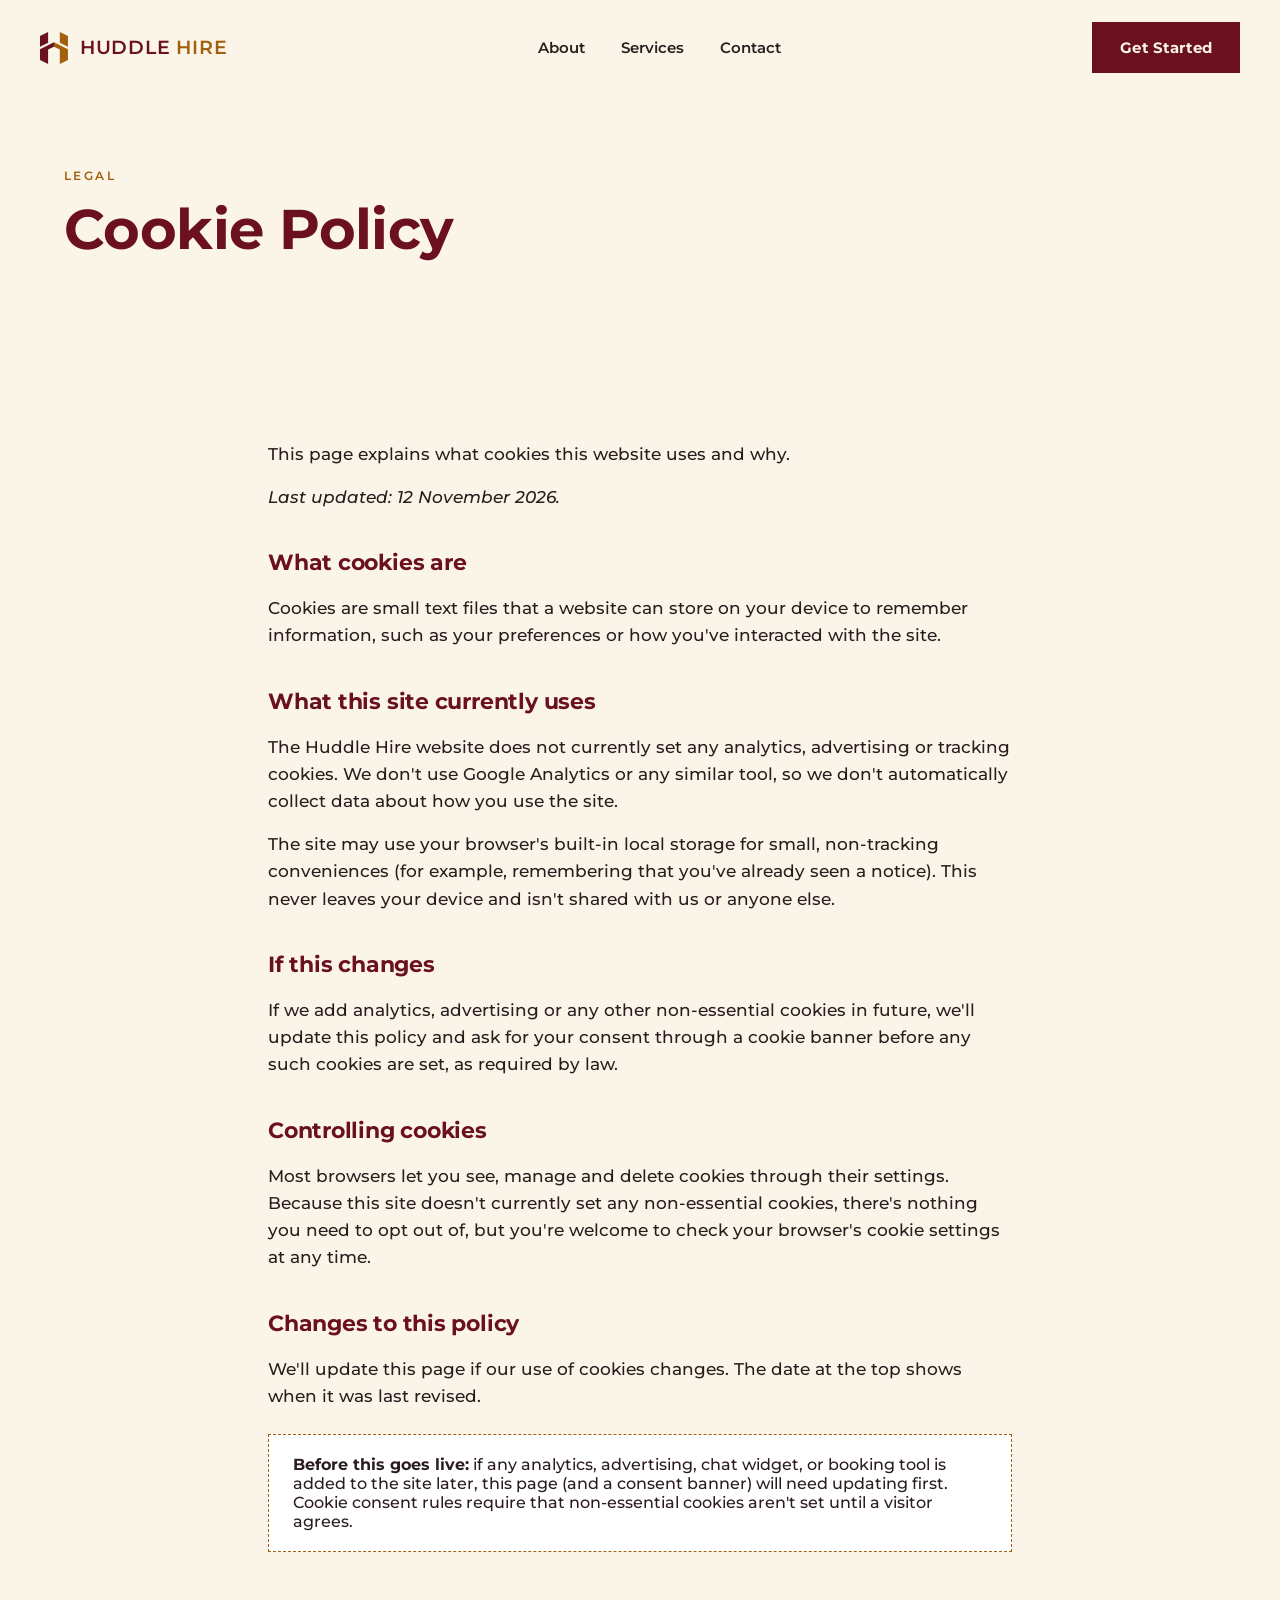
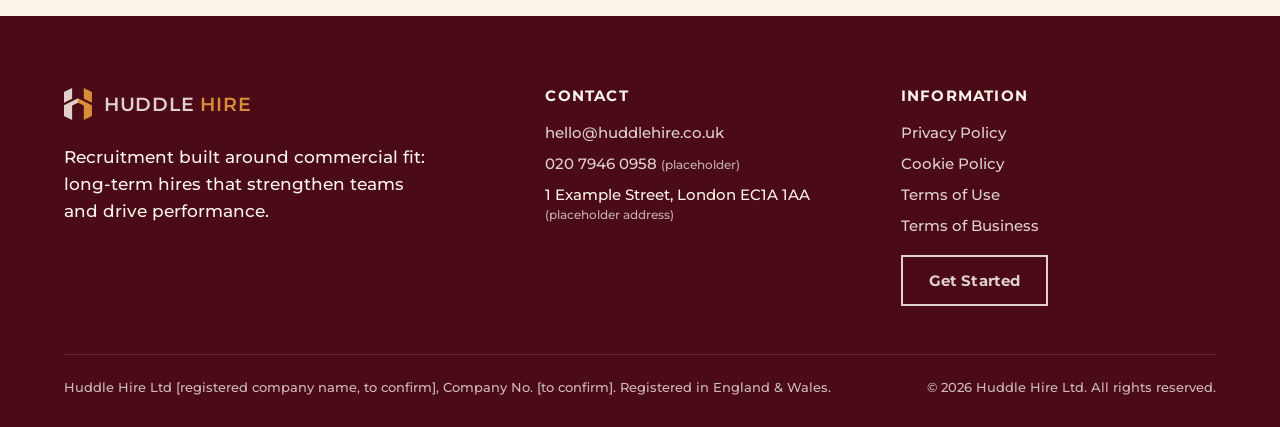
==== cookie-policy.html @ 931cc06e "Initial commit: Huddle Hire marketing site Static HTML/CSS/JS site rebranding Romi Recruitment as Hu" ====
<!doctype html>
<html lang="en-GB">
<head>
  <meta charset="utf-8">
  <meta name="viewport" content="width=device-width, initial-scale=1">
  <title>Cookie Policy | Huddle Hire</title>
  <meta name="description" content="Cookie Policy for Huddle Hire.">
  <meta name="robots" content="noindex">
  <link rel="icon" href="assets/logo/favicon.svg" type="image/svg+xml">
  <link rel="icon" href="assets/logo/png/favicon-32.png" sizes="32x32">
  <link rel="shortcut icon" href="assets/logo/favicon.ico">
  <link rel="apple-touch-icon" href="assets/logo/png/apple-touch-icon-180.png">
  <link rel="manifest" href="site.webmanifest">
  <link rel="stylesheet" href="css/style.css">
</head>
<body>
  <a class="skip-link" href="#main">Skip to content</a>

  <header class="site-header">
    <div class="container site-header__bar">
      <a href="index.html" class="logo" aria-label="Huddle Hire home">
        <svg viewBox="0 0 310 355" aria-hidden="true">
          <polygon points="0,45 90,0 90,120 0,165" fill="var(--hh-maroon)"/>
          <polygon points="0,190 155,112.5 155,162.5 90,195 90,355 0,310" fill="var(--hh-maroon)"/>
          <polygon points="220,0 310,45 310,165 220,120" fill="var(--hh-bronze)"/>
          <polygon points="155,112.5 310,190 310,310 220,355 220,195 155,162.5" fill="var(--hh-bronze)"/>
        </svg>
        <span class="logo__word">HUDDLE <span class="accent">HIRE</span></span>
      </a>
      <nav class="site-nav" aria-label="Primary">
        <a href="about.html">About</a>
        <a href="services.html">Services</a>
        <a href="contact.html">Contact</a>
      </nav>
      <div class="header-actions">
        <a class="btn btn--primary" href="contact.html"><span>Get Started</span></a>
        <button class="menu-toggle" aria-label="Open menu" aria-expanded="false" aria-controls="mobile-nav">
          <span></span><span></span><span></span>
        </button>
      </div>
    </div>
  </header>
  <nav class="mobile-nav" id="mobile-nav" aria-label="Mobile">
    <a href="about.html">About</a>
    <a href="services.html">Services</a>
    <a href="contact.html">Contact</a>
    <a class="btn btn--primary" href="contact.html"><span>Get Started</span></a>
  </nav>

  <main id="main">
    <section class="hero section--tight">
      <div class="container">
        <div class="eyebrow reveal is-visible">Legal</div>
        <h1 class="reveal is-visible" style="max-width:22ch">Cookie Policy</h1>
      </div>
    </section>

    <section class="section section--tight">
      <div class="container legal-body">
        <p class="reveal">This page explains what cookies this website uses and why.</p>
        <p class="reveal"><em>Last updated: 12 November 2026.</em></p>

        <h2 class="reveal">What cookies are</h2>
        <p class="reveal">Cookies are small text files that a website can store on your device to remember information, such as your preferences or how you've interacted with the site.</p>

        <h2 class="reveal">What this site currently uses</h2>
        <p class="reveal">The Huddle Hire website does not currently set any analytics, advertising or tracking cookies. We don't use Google Analytics or any similar tool, so we don't automatically collect data about how you use the site.</p>
        <p class="reveal">The site may use your browser's built-in local storage for small, non-tracking conveniences (for example, remembering that you've already seen a notice). This never leaves your device and isn't shared with us or anyone else.</p>

        <h2 class="reveal">If this changes</h2>
        <p class="reveal">If we add analytics, advertising or any other non-essential cookies in future, we'll update this policy and ask for your consent through a cookie banner before any such cookies are set, as required by law.</p>

        <h2 class="reveal">Controlling cookies</h2>
        <p class="reveal">Most browsers let you see, manage and delete cookies through their settings. Because this site doesn't currently set any non-essential cookies, there's nothing you need to opt out of, but you're welcome to check your browser's cookie settings at any time.</p>

        <h2 class="reveal">Changes to this policy</h2>
        <p class="reveal">We'll update this page if our use of cookies changes. The date at the top shows when it was last revised.</p>

        <div class="tbc-box reveal">
          <strong>Before this goes live:</strong> if any analytics, advertising, chat widget, or booking tool is added to the site later, this page (and a consent banner) will need updating first. Cookie consent rules require that non-essential cookies aren't set until a visitor agrees.
        </div>
      </div>
    </section>
  </main>

  <footer class="site-footer">
    <div class="container">
      <div class="footer-grid">
        <div>
          <a href="index.html" class="logo logo--on-dark" aria-label="Huddle Hire home">
            <svg viewBox="0 0 310 355" aria-hidden="true">
              <polygon points="0,45 90,0 90,120 0,165" fill="var(--hh-ivory)"/>
              <polygon points="0,190 155,112.5 155,162.5 90,195 90,355 0,310" fill="var(--hh-ivory)"/>
              <polygon points="220,0 310,45 310,165 220,120" fill="var(--hh-copper)"/>
              <polygon points="155,112.5 310,190 310,310 220,355 220,195 155,162.5" fill="var(--hh-copper)"/>
            </svg>
            <span class="logo__word">HUDDLE <span class="accent">HIRE</span></span>
          </a>
          <p style="margin-top:20px;max-width:34ch">Recruitment built around commercial fit: long-term hires that strengthen teams and drive performance.</p>
        </div>
        <div>
          <h3>Contact</h3>
          <ul>
            <li><a href="mailto:hello@huddlehire.co.uk">hello@huddlehire.co.uk</a></li>
            <li><a href="tel:+442079460958">020 7946 0958</a> <span style="font-size:12px;opacity:.7">(placeholder)</span></li>
            <li>1 Example Street, London EC1A 1AA<br><span style="font-size:12px;opacity:.7">(placeholder address)</span></li>
          </ul>
        </div>
        <div>
          <h3>Information</h3>
          <ul>
            <li><a href="privacy-policy.html">Privacy Policy</a></li>
            <li><a href="cookie-policy.html">Cookie Policy</a></li>
            <li><a href="terms-of-use.html">Terms of Use</a></li>
            <li><a href="terms-of-business.html">Terms of Business</a></li>
          </ul>
          <a class="btn btn--on-dark-outline" style="margin-top:20px" href="contact.html"><span>Get Started</span></a>
        </div>
      </div>
      <div class="footer-bottom">
        <span>Huddle Hire Ltd [registered company name, to confirm], Company No. [to confirm]. Registered in England &amp; Wales.</span>
        <span>© 2026 Huddle Hire Ltd. All rights reserved.</span>
      </div>
    </div>
  </footer>

  <script src="js/main.js"></script>
</body>
</html>
---- css/style.css ----
@import url("tokens.css");

/* ===== Reset ===== */
*, *::before, *::after { box-sizing: border-box; }
html { scroll-behavior: smooth; }
body {
  margin: 0;
  font-family: var(--hh-font);
  background: var(--hh-ivory);
  color: var(--hh-text);
  font-weight: var(--hh-weight-body);
  -webkit-font-smoothing: antialiased;
}
img, svg { max-width: 100%; display: block; }
a { color: inherit; text-decoration: none; }
ul { margin: 0; padding: 0; list-style: none; }
button { font-family: inherit; }

@media (prefers-reduced-motion: reduce) {
  *, *::before, *::after { animation-duration: 0.001ms !important; animation-iteration-count: 1 !important; transition-duration: 0.001ms !important; scroll-behavior: auto !important; }
}

/* ===== Layout helpers ===== */
.container { max-width: var(--hh-container); margin: 0 auto; padding: 0 24px; }
.section { padding: 96px 0; }
.section--tight { padding: 64px 0; }
.section--maroon {
  background: var(--hh-maroon); color: var(--hh-text-on-dark); position: relative;
  clip-path: polygon(0 28px, 100% 0, 100% calc(100% - 28px), 0 100%);
}
.section--maroon .eyebrow { color: var(--hh-copper); }
.grid { display: grid; gap: 32px; }
@media (min-width: 760px) {
  .grid--2 { grid-template-columns: repeat(2, 1fr); }
  .grid--3 { grid-template-columns: repeat(3, 1fr); }
  .grid--4 { grid-template-columns: repeat(4, 1fr); }
}
.visually-hidden {
  position: absolute; width: 1px; height: 1px; overflow: hidden;
  clip: rect(0 0 0 0); white-space: nowrap;
}
.skip-link {
  position: absolute; left: 0; top: -48px; z-index: 200;
  background: var(--hh-maroon); color: var(--hh-text-on-dark);
  padding: 12px 20px; font-weight: 700; transition: top .2s ease;
}
.skip-link:focus { top: 0; }

/* ===== Focus ===== */
a:focus-visible, button:focus-visible, input:focus-visible, textarea:focus-visible, select:focus-visible {
  outline: 2px solid var(--hh-focus);
  outline-offset: 2px;
}

/* ===== Typography ===== */
.eyebrow {
  font-weight: 600; font-size: 12px; letter-spacing: 0.2em; text-transform: uppercase;
  color: var(--hh-bronze); margin: 0 0 16px;
}
.rule { width: 48px; height: 2px; background: var(--hh-bronze); margin-bottom: 20px; border: 0; }
.section--maroon .rule { background: var(--hh-copper); }
h1, h2, h3 { font-weight: var(--hh-weight-heading); line-height: 1.1; letter-spacing: -0.01em; color: var(--hh-maroon); margin: 0 0 20px; }
.section--maroon h1, .section--maroon h2, .section--maroon h3 { color: var(--hh-text-on-dark); }
h1 { font-size: clamp(34px, 5vw, 56px); }
h2 { font-size: clamp(28px, 4vw, 40px); }
h3 { font-size: 22px; }
p { line-height: 1.6; font-size: 17px; margin: 0 0 16px; }
.lede { font-size: 19px; color: var(--hh-text-muted); max-width: 60ch; }
.section--maroon .lede { color: var(--hh-text-on-dark); opacity: 0.9; }
.max-prose { max-width: 60ch; }

/* ===== Buttons ===== */
.btn {
  position: relative; display: inline-flex; align-items: center; justify-content: center;
  gap: 10px; font-weight: 700; font-size: 15px; letter-spacing: 0.01em;
  padding: 14px 26px; min-height: 48px; border-radius: var(--hh-radius);
  border: 2px solid transparent; cursor: pointer; overflow: hidden;
  transition: transform .25s ease, box-shadow .25s ease, color .25s ease, border-color .25s ease;
}
.btn::after {
  content: ""; position: absolute; inset: 0; background: currentColor; opacity: 0;
  transform: scaleX(0); transform-origin: left; transition: transform .35s ease;
}
.btn span { position: relative; z-index: 1; }
.btn:hover { transform: translateY(-2px); }
.btn:active { transform: translateY(0); }

.btn--primary { background: var(--hh-maroon); color: var(--hh-ivory); }
.btn--primary:hover { background: var(--hh-maroon-deep); }

.btn--secondary { background: transparent; color: var(--hh-maroon); border-color: var(--hh-maroon); }
.btn--secondary:hover { background: var(--hh-maroon); color: var(--hh-ivory); }

.btn--on-dark { background: var(--hh-copper); color: var(--hh-maroon); }
.btn--on-dark:hover { background: var(--hh-text-on-dark); }

.btn--on-dark-outline { background: transparent; color: var(--hh-text-on-dark); border-color: var(--hh-text-on-dark); }
.btn--on-dark-outline:hover { background: var(--hh-text-on-dark); color: var(--hh-maroon); }

/* ===== Logo ===== */
.logo { display: inline-flex; align-items: center; gap: 12px; }
.logo svg { height: 32px; width: auto; flex-shrink: 0; }
.logo__word { font-weight: 600; letter-spacing: 0.04em; font-size: 19px; white-space: nowrap; }
.logo__word .accent { color: var(--hh-bronze); }
.logo--on-dark .logo__word { color: var(--hh-ivory); }
.logo--on-dark .logo__word .accent { color: var(--hh-copper); }
.logo:not(.logo--on-dark) .logo__word { color: var(--hh-maroon); }

/* ===== Header ===== */
.site-header {
  position: sticky; top: 0; z-index: 100; background: rgba(251, 245, 233, 0.92);
  backdrop-filter: blur(6px); border-bottom: 1px solid transparent;
  transition: box-shadow .3s ease, border-color .3s ease, padding .3s ease;
}
.site-header.is-scrolled { border-color: var(--hh-line); box-shadow: 0 8px 24px -16px rgba(43,29,31,.25); }
.site-header__bar { display: flex; align-items: center; justify-content: space-between; padding: 22px 0; transition: padding .3s ease; }
.site-header.is-scrolled .site-header__bar { padding: 14px 0; }
.site-nav { display: none; align-items: center; gap: 36px; }
.site-nav a {
  position: relative; font-weight: 600; font-size: 15px; color: var(--hh-text); padding: 6px 0;
}
.site-nav a::after {
  content: ""; position: absolute; left: 0; bottom: 0; width: 100%; height: 2px;
  background: var(--hh-bronze); transform: scaleX(0); transform-origin: left; transition: transform .25s ease;
}
.site-nav a:hover::after, .site-nav a[aria-current="page"]::after { transform: scaleX(1); }
.site-nav a[aria-current="page"] { color: var(--hh-maroon); }
.header-actions { display: flex; align-items: center; gap: 16px; }
.header-actions .btn { display: none; }
.menu-toggle {
  display: inline-flex; flex-direction: column; justify-content: center; gap: 5px;
  width: 44px; height: 44px; background: transparent; border: 1px solid var(--hh-line); padding: 0; cursor: pointer;
}
.menu-toggle span { display: block; width: 22px; height: 2px; margin: 0 auto; background: var(--hh-maroon); transition: transform .3s ease, opacity .3s ease; }
.menu-toggle[aria-expanded="true"] span:nth-child(1) { transform: translateY(7px) rotate(45deg); }
.menu-toggle[aria-expanded="true"] span:nth-child(2) { opacity: 0; }
.menu-toggle[aria-expanded="true"] span:nth-child(3) { transform: translateY(-7px) rotate(-45deg); }

.mobile-nav {
  position: fixed; inset: 0; top: 0; background: var(--hh-ivory); z-index: 99;
  display: flex; flex-direction: column; padding: 100px 32px 40px; gap: 28px;
  transform: translateX(100%); transition: transform .35s ease; visibility: hidden;
}
.mobile-nav.is-open { transform: translateX(0); visibility: visible; }
.mobile-nav a:not(.btn) { font-size: 24px; font-weight: 700; color: var(--hh-maroon); }
.mobile-nav .btn { align-self: flex-start; margin-top: 12px; }
body.nav-open { overflow: hidden; }

@media (min-width: 900px) {
  .site-nav { display: flex; }
  .header-actions .btn { display: inline-flex; }
  .menu-toggle { display: none; }
}

/* ===== Hero ===== */
.hero { position: relative; overflow: hidden; padding: 72px 0 96px; }
.hero .container { position: relative; z-index: 1; }
.hero__grid { display: grid; gap: 40px; align-items: center; }
.hero h1 { max-width: 18ch; }

.hero-graphic {
  position: absolute; top: 50%; right: clamp(-140px, -7vw, -40px);
  width: clamp(260px, 32vw, 520px); z-index: 0; pointer-events: none;
  opacity: 0; animation: heroFadeIn 1.1s ease forwards, heroFloat 9s ease-in-out 1.1s infinite;
}
.hero-graphic svg { width: 100%; height: auto; display: block; }
@keyframes heroFadeIn { to { opacity: .95; } }
@keyframes heroFloat {
  0%, 100% { transform: translateY(calc(-50% + var(--parallax, 0px))) rotate(-3deg); }
  50% { transform: translateY(calc(-54% + var(--parallax, 0px))) rotate(3deg); }
}
@media (max-width: 899px) {
  .hero-graphic { top: auto; bottom: -15%; right: -22vw; width: 56vw; }
  .hero-graphic svg { opacity: .4; }
}
@keyframes heroFloatMobile {
  0%, 100% { transform: translateY(var(--parallax, 0px)) rotate(-3deg); }
  50% { transform: translateY(calc(-6px + var(--parallax, 0px))) rotate(3deg); }
}
@media (max-width: 899px) {
  .hero-graphic { animation-name: heroFadeIn, heroFloatMobile; }
}
@media (prefers-reduced-motion: reduce) {
  .hero-graphic { opacity: .95; animation: none; }
}

/* ===== Reveal animation ===== */
.reveal { opacity: 0; transform: translateY(28px); transition: opacity .7s ease, transform .7s ease; }
.reveal.is-visible { opacity: 1; transform: translateY(0); }
.reveal-stagger > * { transition-delay: calc(var(--i, 0) * 90ms); }

/* ===== Cards ===== */
.card {
  background: var(--hh-white); border: 1px solid var(--hh-line); padding: 36px;
  transition: transform .25s ease, box-shadow .3s ease, border-color .3s ease;
}
.card:hover { transform: translateY(-6px); box-shadow: 0 24px 48px -32px rgba(43,29,31,.35); border-color: var(--hh-bronze); }
.card.is-tilting { transition: box-shadow .3s ease, border-color .3s ease; }
.card .num { font-size: 13px; font-weight: 700; letter-spacing: .1em; color: var(--hh-bronze); margin-bottom: 14px; display: block; }

/* ===== Testimonials ===== */
.testimonial {
  background: var(--hh-white); border: 1px solid var(--hh-line); padding: 32px; display: flex; flex-direction: column; gap: 16px;
  transition: transform .25s ease, box-shadow .3s ease;
}
.testimonial:hover { transform: translateY(-4px); box-shadow: 0 24px 48px -32px rgba(43,29,31,.3); }
.testimonial.is-tilting { transition: box-shadow .3s ease; }
.testimonial__quote { font-size: 18px; font-weight: 600; color: var(--hh-text); margin: 0; }
.testimonial__quote::before { content: open-quote; color: var(--hh-bronze); }
.testimonial__quote::after { content: close-quote; color: var(--hh-bronze); }
.testimonial__name { font-size: 14px; color: var(--hh-text-muted); margin: 0; font-weight: 600; }
.placeholder-note {
  font-size: 13px; color: var(--hh-text-muted); border: 1px dashed var(--hh-line); padding: 10px 14px; margin-top: -4px;
}

/* ===== Process steps ===== */
.process { position: relative; display: grid; gap: 28px; counter-reset: step; }
.process__step { position: relative; padding-left: 64px; overflow: hidden; }
.process__step .num {
  position: absolute; z-index: 1; left: 0; top: 0; width: 44px; height: 44px; border: 2px solid var(--hh-maroon);
  color: var(--hh-maroon); display: flex; align-items: center; justify-content: center; font-weight: 700; font-size: 15px;
}
.section--maroon .process__step .num { border-color: var(--hh-copper); color: var(--hh-copper); }
.process__step h3 { margin-bottom: 8px; position: relative; z-index: 1; }
.process__step p { position: relative; z-index: 1; }
.process__step::after {
  content: attr(data-step); position: absolute; top: -0.3em; right: 0; z-index: 0;
  font-size: 128px; font-weight: 700; line-height: 1; color: var(--hh-maroon); opacity: .08; pointer-events: none;
}
.section--maroon .process__step::after { color: var(--hh-text-on-dark); opacity: .12; }
@media (max-width: 700px) { .process__step::after { display: none; } }

/* ===== Keyword marquee ===== */
.marquee {
  overflow: hidden; border-top: 1px solid var(--hh-line); border-bottom: 1px solid var(--hh-line);
  padding: 22px 0; background: var(--hh-white);
}
.marquee__track { display: flex; width: max-content; gap: 48px; animation: marquee 32s linear infinite; }
.marquee:hover .marquee__track { animation-play-state: paused; }
.marquee__track span { font-weight: 600; font-size: 15px; letter-spacing: .04em; color: var(--hh-maroon); white-space: nowrap; }
.marquee__track span.dot { color: var(--hh-bronze); }
@keyframes marquee { from { transform: translateX(0); } to { transform: translateX(-50%); } }
@media (prefers-reduced-motion: reduce) { .marquee__track { animation: none; overflow-x: auto; } }

/* ===== Contact panels (click-to-open forms) ===== */
.contact-columns { align-items: start; }
.contact-panel {
  background: var(--hh-white); border: 1px solid var(--hh-line); padding: 40px;
  scroll-margin-top: 110px;
}
.contact-panel .btn { margin-top: 8px; }
.contact-form-wrap {
  display: grid; grid-template-rows: 0fr;
  transition: grid-template-rows .45s cubic-bezier(.4,0,.2,1);
}
.contact-form-wrap.is-open { grid-template-rows: 1fr; }
.contact-form-inner { overflow: hidden; min-height: 0; }
.contact-form-wrap .form {
  margin-top: 28px; padding-top: 28px; border-top: 1px solid var(--hh-line);
}
@media (max-width: 759px) {
  .contact-panel { padding: 28px; }
}

/* ===== Split image/text sections ===== */
.split { display: grid; gap: 40px; align-items: center; }
@media (min-width: 860px) {
  .split { grid-template-columns: 1fr 1fr; gap: 64px; }
  .split--image-left .split-image { order: -1; }
}
.split-image { position: relative; }
.split-image img {
  width: 100%; height: auto; aspect-ratio: 4 / 3; object-fit: cover; display: block;
  background: var(--hh-line);
}
.split-image::before, .split-image::after {
  content: ""; position: absolute; width: 56px; height: 56px; pointer-events: none; z-index: 1;
}
.split-image::before { top: -14px; left: -14px; border-top: 3px solid var(--hh-bronze); border-left: 3px solid var(--hh-bronze); }
.split-image::after { bottom: -14px; right: -14px; border-bottom: 3px solid var(--hh-bronze); border-right: 3px solid var(--hh-bronze); }
.section--maroon .split-image::before, .section--maroon .split-image::after { border-color: var(--hh-copper); }
@media (max-width: 640px) {
  .split-image::before, .split-image::after { width: 36px; height: 36px; }
}

.image-overlay { position: relative; }
.image-overlay img { width: 100%; height: auto; aspect-ratio: 16 / 9; object-fit: cover; display: block; }
.image-overlay .overlay-panel {
  position: absolute; left: 0; bottom: 0; max-width: 460px;
  margin: 24px; padding: 32px 36px; background: var(--hh-maroon); color: var(--hh-text-on-dark);
}
.image-overlay .overlay-panel .eyebrow { color: var(--hh-copper); }
.image-overlay .overlay-panel h2, .image-overlay .overlay-panel p { color: var(--hh-text-on-dark); }
.image-overlay .overlay-panel p:last-child { margin-bottom: 0; }
@media (max-width: 640px) {
  .image-overlay img { aspect-ratio: 3 / 4; }
  .image-overlay .overlay-panel { position: static; max-width: none; margin: 0; }
}

.image-banner { position: relative; margin: 0 0 8px; }
.image-banner img { width: 100%; height: auto; aspect-ratio: 21 / 9; object-fit: cover; display: block; }
.image-banner::before, .image-banner::after {
  content: ""; position: absolute; width: 56px; height: 56px; pointer-events: none; z-index: 1;
}
.image-banner::before { top: -14px; left: -14px; border-top: 3px solid var(--hh-bronze); border-left: 3px solid var(--hh-bronze); }
.image-banner::after { bottom: -14px; right: -14px; border-bottom: 3px solid var(--hh-bronze); border-right: 3px solid var(--hh-bronze); }
@media (max-width: 640px) {
  .image-banner img { aspect-ratio: 4 / 3; }
  .image-banner::before, .image-banner::after { width: 36px; height: 36px; }
}

/* ===== Forms ===== */
.form { display: grid; gap: 20px; max-width: 640px; }
.field { display: grid; gap: 8px; }
.field label { font-weight: 700; font-size: 14px; color: var(--hh-text); }
.field .hint { font-size: 13px; color: var(--hh-text-muted); margin-top: -2px; }
.field input, .field textarea, .field select {
  font: 500 16px var(--hh-font); color: var(--hh-text); background: var(--hh-white);
  border: 1px solid var(--hh-line); padding: 14px 16px; border-radius: var(--hh-radius);
  transition: border-color .2s ease, box-shadow .2s ease;
}
.field input:focus, .field textarea:focus, .field select:focus { border-color: var(--hh-maroon); }
.field textarea { min-height: 140px; resize: vertical; }
.field.has-error input, .field.has-error textarea, .field.has-error select { border-color: #A13030; }
.field__error { font-size: 13px; color: #A13030; display: none; }
.field.has-error .field__error { display: block; }
.field input[type="file"] { padding: 10px; background: var(--hh-ivory); border-style: dashed; }
.form-status {
  padding: 16px 18px; border: 1px solid var(--hh-line); display: none; font-weight: 600; font-size: 15px;
}
.form-status.is-success { display: block; border-color: var(--hh-maroon); color: var(--hh-maroon); background: rgba(106,16,32,.05); }
.form-status.is-error { display: block; border-color: #A13030; color: #A13030; background: rgba(161,48,48,.06); }
.form-note { font-size: 13px; color: var(--hh-text-muted); }

/* ===== Footer ===== */
.site-footer { background: var(--hh-maroon-deep); color: var(--hh-text-on-dark); padding: 72px 0 32px; }
.site-footer a { opacity: .85; transition: opacity .2s ease, color .2s ease; }
.site-footer a:hover { opacity: 1; color: var(--hh-copper); }
.footer-grid { display: grid; gap: 40px; margin-bottom: 48px; }
@media (min-width: 760px) { .footer-grid { grid-template-columns: 1.4fr 1fr 1fr; } }
.footer-grid h3 { color: var(--hh-text-on-dark); font-size: 15px; letter-spacing: .08em; text-transform: uppercase; margin-bottom: 18px; }
.footer-grid ul { display: grid; gap: 12px; font-size: 15px; }
.footer-bottom {
  border-top: 1px solid rgba(251,245,233,.18); padding-top: 24px; display: flex; flex-wrap: wrap;
  gap: 12px; justify-content: space-between; font-size: 13px; opacity: .75;
}

/* ===== Legal pages ===== */
.legal-body { max-width: 72ch; }
.legal-body h2 { font-size: 22px; margin-top: 40px; }
.legal-body ul { list-style: disc; padding-left: 1.4em; margin: 0 0 16px; display: grid; gap: 8px; }
.legal-body a { color: var(--hh-bronze); text-decoration: underline; text-underline-offset: 2px; }
.tbc-box { border: 1px dashed var(--hh-bronze); padding: 20px 24px; margin-top: 24px; background: var(--hh-white); }

/* ===== Two-path (get started) ===== */
.path-card { display: flex; flex-direction: column; gap: 16px; }
.path-card .btn { align-self: flex-start; margin-top: auto; }
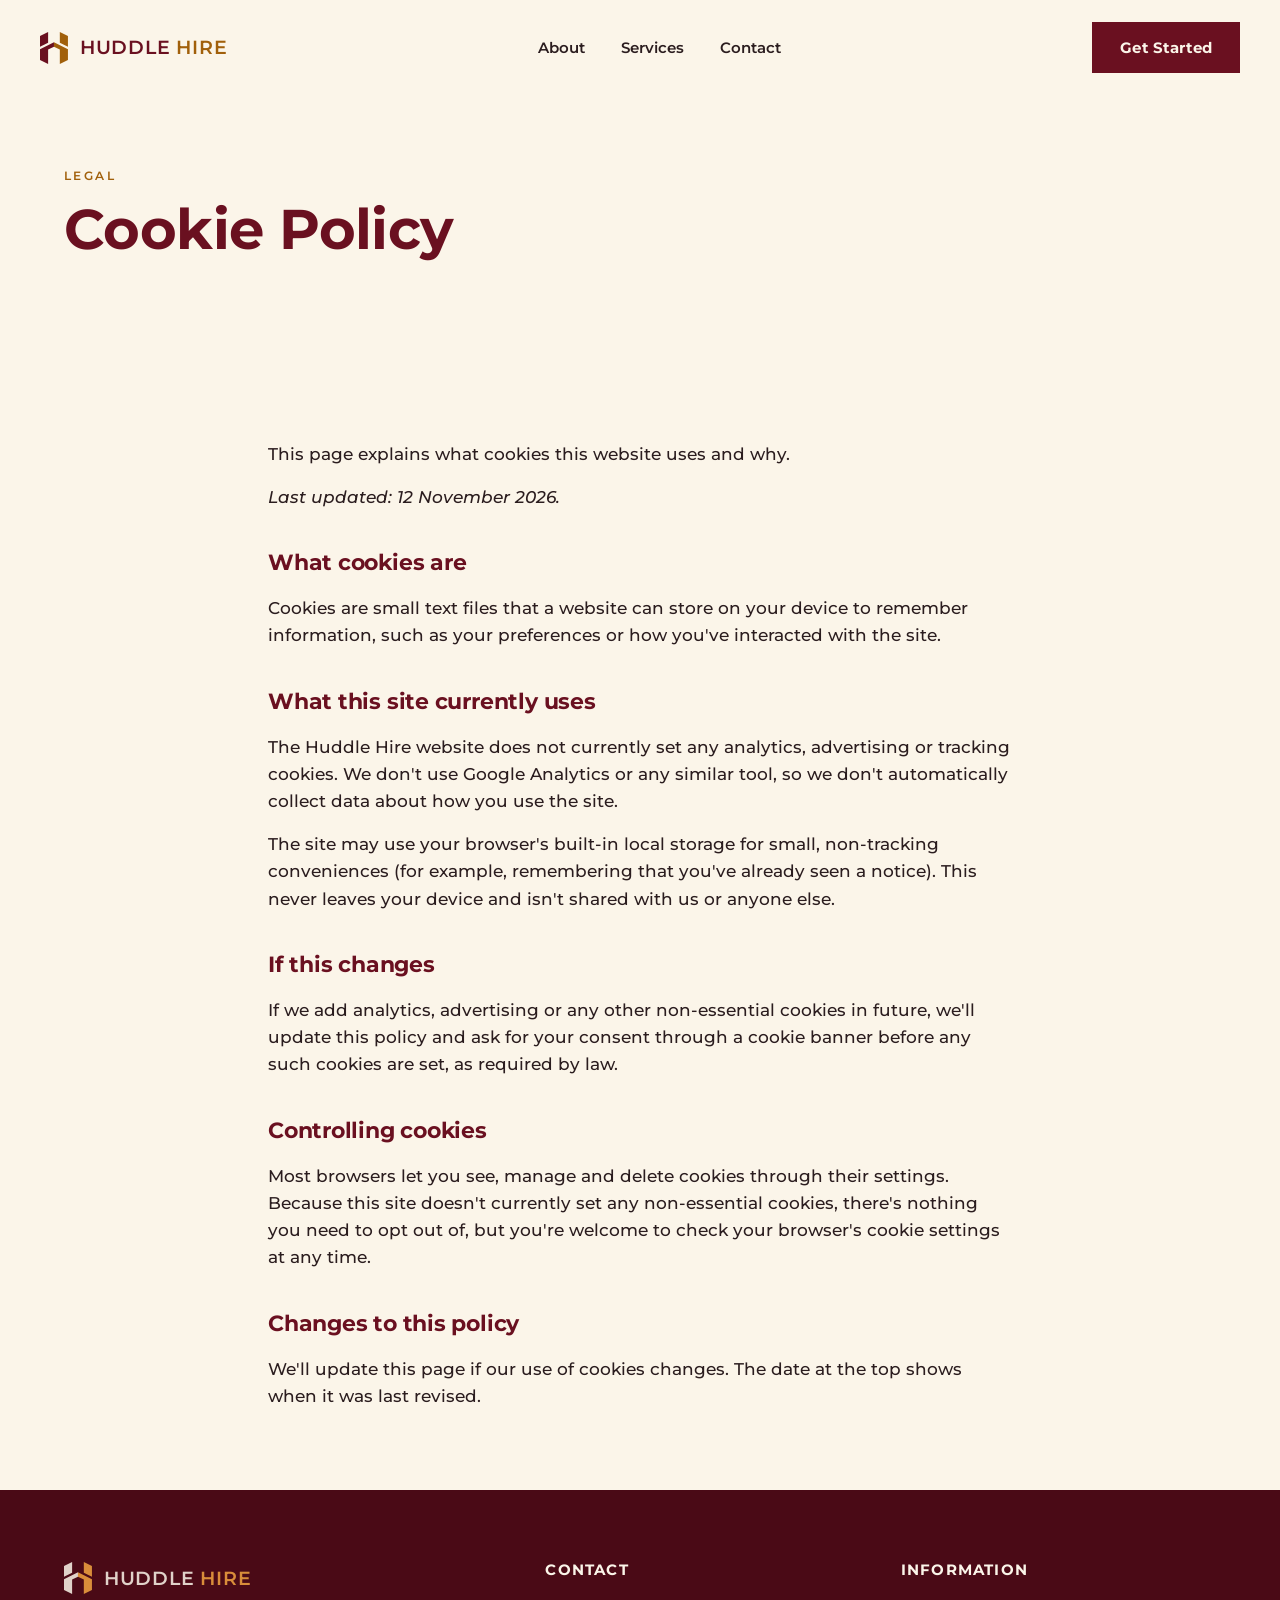
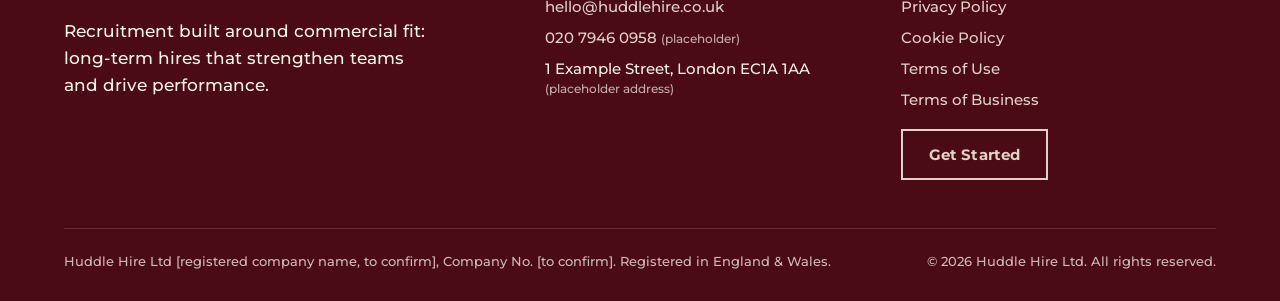
==== commit 405fbe53: "Switch contact forms to Netlify Forms, drop LinkedIn field, remove pre-launch notices Forms previous" ====
--- a/cookie-policy.html
+++ b/cookie-policy.html
@@ -75,10 +75,6 @@
 
         <h2 class="reveal">Changes to this policy</h2>
         <p class="reveal">We'll update this page if our use of cookies changes. The date at the top shows when it was last revised.</p>
-
-        <div class="tbc-box reveal">
-          <strong>Before this goes live:</strong> if any analytics, advertising, chat widget, or booking tool is added to the site later, this page (and a consent banner) will need updating first. Cookie consent rules require that non-essential cookies aren't set until a visitor agrees.
-        </div>
       </div>
     </section>
   </main>
--- a/css/style.css
+++ b/css/style.css
@@ -332,6 +332,17 @@
 .form-status.is-error { display: block; border-color: #A13030; color: #A13030; background: rgba(161,48,48,.06); }
 .form-note { font-size: 13px; color: var(--hh-text-muted); }
 
+/* ===== Success modal ===== */
+.modal-overlay {
+  position: fixed; inset: 0; background: rgba(43,29,31,.55);
+  display: flex; align-items: center; justify-content: center; padding: 20px; z-index: 100;
+}
+.modal-overlay[hidden] { display: none; }
+.modal { background: var(--hh-ivory); border: 1px solid var(--hh-line); max-width: 420px; width: 100%; padding: 36px; text-align: center; }
+.modal h3 { margin-top: 0; color: var(--hh-maroon); }
+.modal .btn { margin-top: 20px; }
+body.modal-open { overflow: hidden; }
+
 /* ===== Footer ===== */
 .site-footer { background: var(--hh-maroon-deep); color: var(--hh-text-on-dark); padding: 72px 0 32px; }
 .site-footer a { opacity: .85; transition: opacity .2s ease, color .2s ease; }
